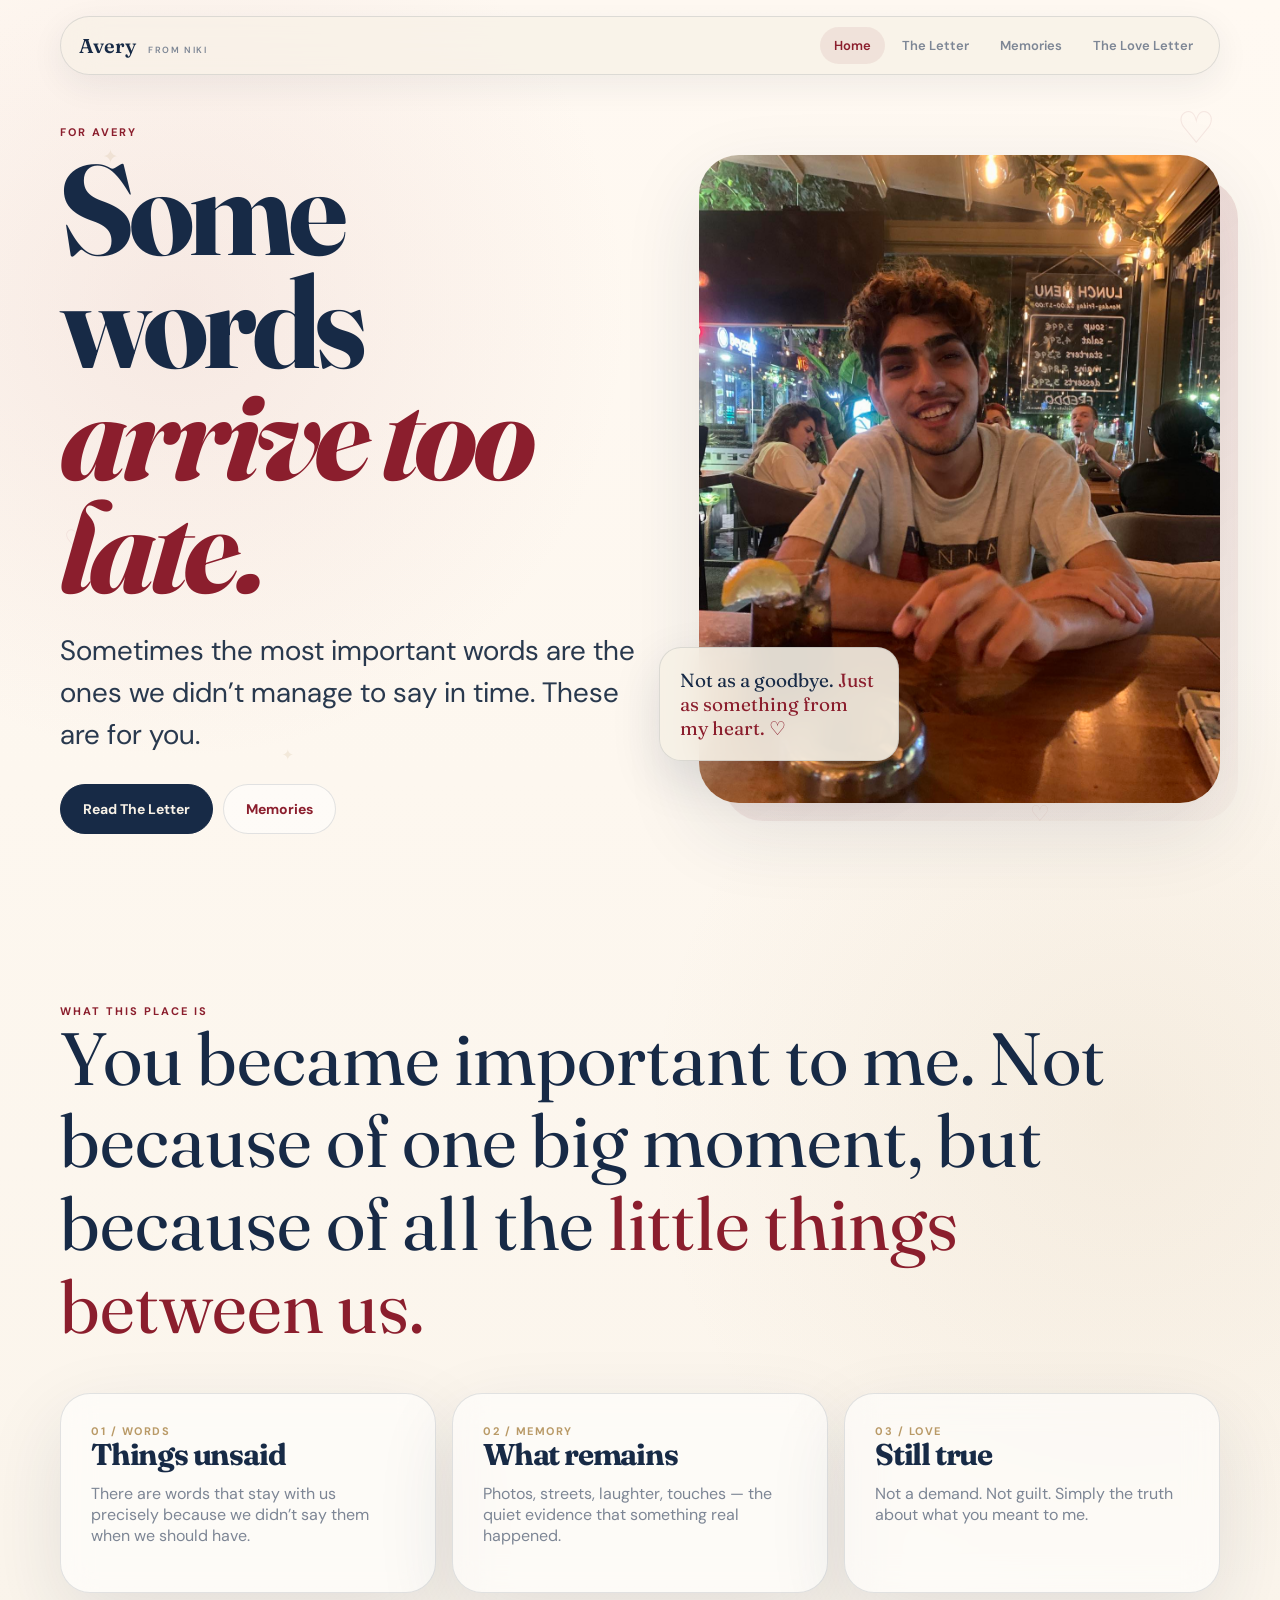
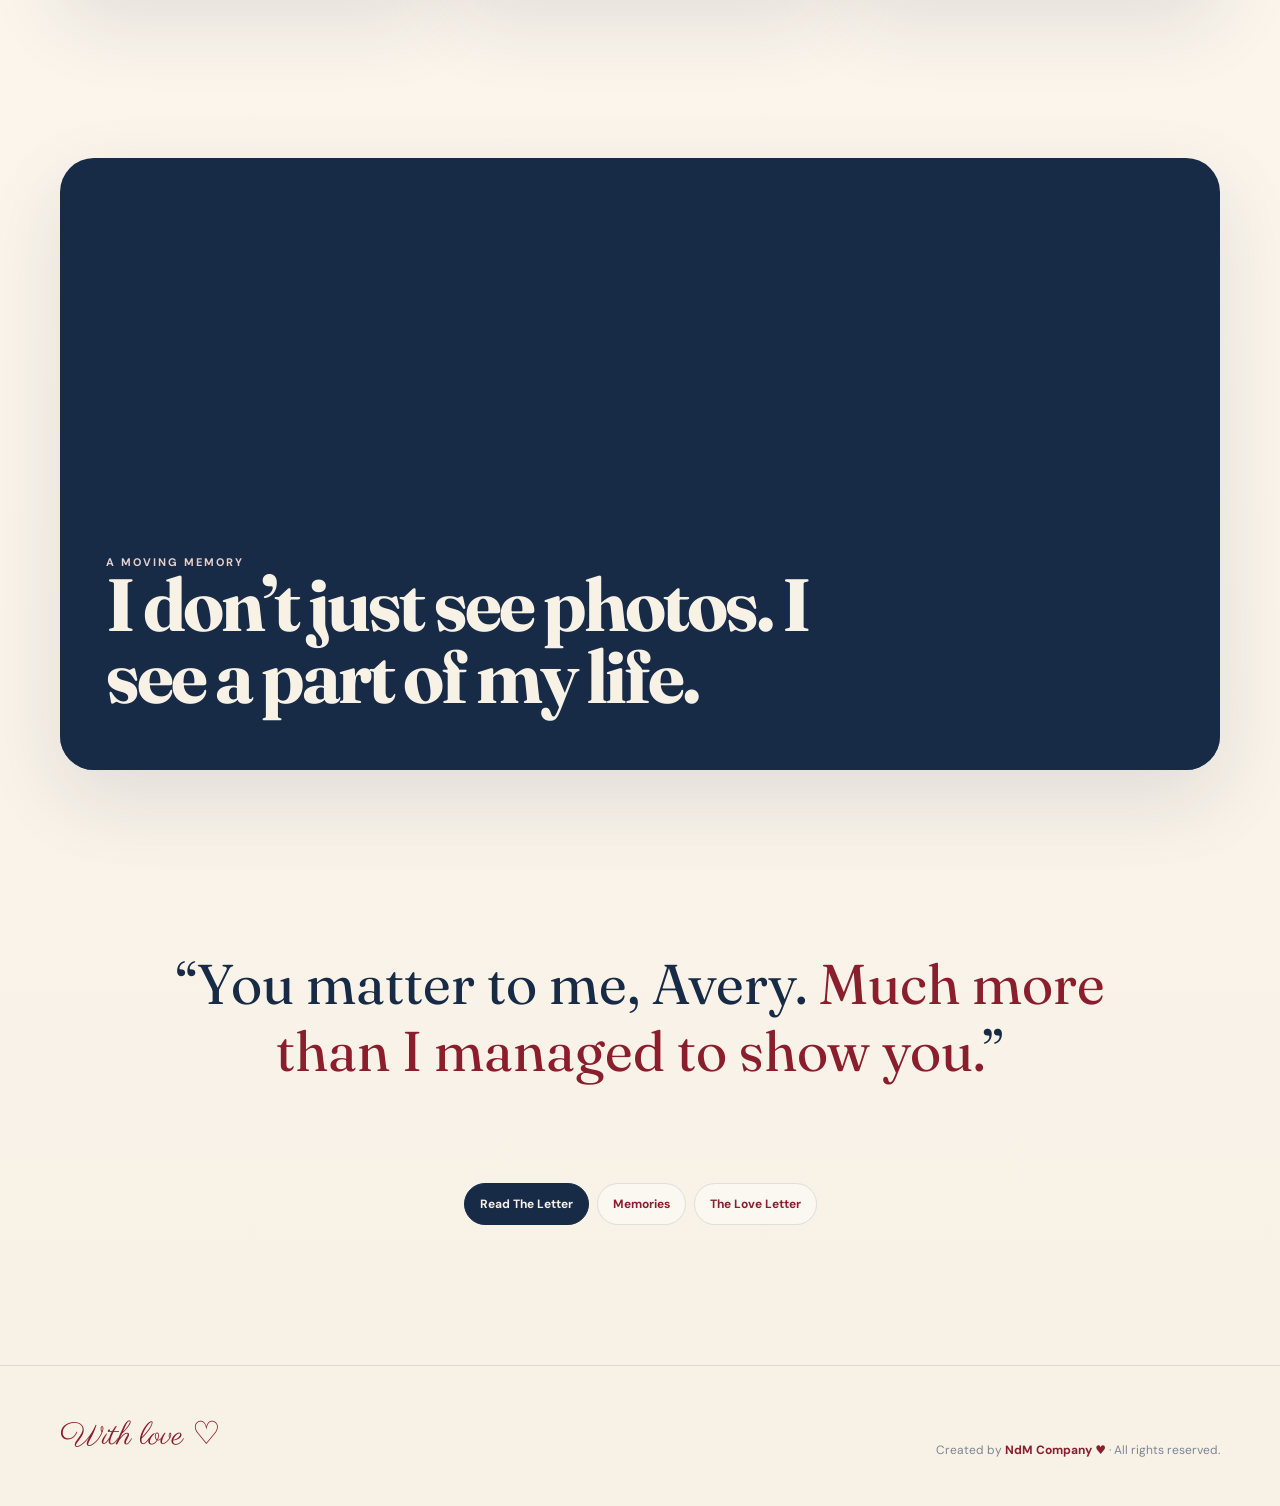
==== index.html @ e31b93ab "Add files via upload" ====
<!doctype html><html lang="bg"><head><meta charset="utf-8"><meta name="viewport" content="width=device-width,initial-scale=1"><title>За Ейвъри от Ники</title><meta name="description" content="Личен сайт за любов, загуба, спомени и грижа."><link rel="stylesheet" href="assets/style.css">
<meta property="og:title" content="За Ейвъри от Ники">
<meta property="og:description" content="A personal message for Avery — from Niki.">
<meta property="og:type" content="website">
<meta name="twitter:card" content="summary_large_image">
<meta name="twitter:title" content="За Ейвъри от Ники">
<meta name="twitter:description" content="A personal message for Avery — from Niki.">

</head><body>
<div class="progress"></div>
<div class="sky"><span class="star s1">✦</span><span class="star s2">✧</span><span class="star s3">✦</span><span class="heart h1">♡</span><span class="heart h2">♡</span><span class="heart h3">♡</span></div>
<header><div class="wrap navshell"><a class="brand" href="index.html">Avery <small>from Niki</small></a><nav class="navlinks"><a class="active" href="index.html">Home</a><a class="" href="letter.html">The Letter</a><a class="" href="memories.html">Memories</a><a class="" href="love-letter.html">The Love Letter</a></nav><button class="menu" aria-label="Меню">☰</button></div></header>
<main>
<section class="wrap hero">
  <div class="hero-copy reveal"><div class="kicker">For Avery</div>
  <h1><span>Some words</span><span class="soft">arrive too late.</span></h1>
  <p class="lead">Sometimes the most important words are the ones we didn’t manage to say in time. These are for you.</p>
  <div class="actions"><a class="btn primary" href="letter.html">Read The Letter</a><a class="btn ghost" href="memories.html">Memories</a></div>
  </div>
  <div class="hero-visual reveal"><img src="assets/img/birthday2.jpg" alt="A memory"><div class="note">Not as a goodbye. <em>Just as something from my heart. ♡</em></div></div>
</section>
<section class="manifesto"><div class="wrap">
  <div class="kicker reveal">What this place is</div>
  <p class="manifesto-text reveal">You became important to me. Not because of one big moment, but because of all the <em>little things between us.</em></p>
  <div class="three">
    <div class="card reveal"><div class="num">01 / WORDS</div><h3>Things unsaid</h3><p>There are words that stay with us precisely because we didn’t say them when we should have.</p></div>
    <div class="card reveal"><div class="num">02 / MEMORY</div><h3>What remains</h3><p>Photos, streets, laughter, touches — the quiet evidence that something real happened.</p></div>
    <div class="card reveal"><div class="num">03 / LOVE</div><h3>Still true</h3><p>Not a demand. Not guilt. Simply the truth about what you meant to me.</p></div>
  </div>
</div></section>
<section class="video-section"><div class="wrap"><div class="video-wrap reveal">
  <video autoplay muted loop playsinline src="assets/video/0824-2.mp4"></video>
  <div class="video-copy"><div class="kicker" style="color:var(--rose-soft)">A moving memory</div><h2>I don’t just see photos. I see a part of my life.</h2><p></p></div>
</div></div></section>
<section class="quote"><div class="wrap">
<p class="reveal">“You matter to me, Avery. <em>Much more than I managed to show you.</em>”</p>
<div class="actions reveal bottom-nav-actions">
<a class="btn primary" href="letter.html">Read The Letter</a>
<a class="btn ghost" href="memories.html">Memories</a>
<a class="btn ghost love-btn" href="love-letter.html">The Love Letter</a>
</div>
</div></section>
</main>
<div class="lightbox"><button>×</button><img alt="Уголемен спомен"></div>
<footer><div class="wrap foot"><div class="foot-sign">With love ♡</div><div class="foot-copy">Created by <span style="color:#8B1E2D;font-weight:700;">NdM Company ♥</span> · All rights reserved.</div></div></footer><script src="assets/app.js"></script>
</body></html>
---- assets/style.css ----
@import url('https://fonts.googleapis.com/css2?family=DM+Sans:wght@400;500;600;700&family=Fraunces:opsz,wght@9..144,500;9..144,600&family=Parisienne&display=swap');

:root{
  --cream:#F7F1E6;
  --cream2:#FFF9F2;
  --navy:#172A46;
  --wine:#8B1E2D;
  --rose:#D7AAA9;
  --rose-soft:#E8D0C8;
  --gold:#B99A67;
  --ink:#29394E;
  --muted:#7D8695;
  --line:rgba(23,42,70,.12);
  --glass:rgba(255,255,255,.56);
  --shadow:0 28px 80px rgba(23,42,70,.11);
}
*{box-sizing:border-box}
html{scroll-behavior:smooth}
body{
  margin:0;min-height:100vh;color:var(--ink);
  font-family:"DM Sans",system-ui,sans-serif;
  background:
   radial-gradient(circle at 14% 10%,rgba(215,170,169,.20),transparent 28rem),
   radial-gradient(circle at 88% 36%,rgba(185,154,103,.11),transparent 30rem),
   linear-gradient(180deg,var(--cream2),var(--cream));
  overflow-x:hidden;
}
body:before{
  content:"";position:fixed;inset:0;pointer-events:none;z-index:9998;opacity:.028;
  background-image:radial-gradient(var(--navy) .55px,transparent .55px);background-size:6px 6px
}
img,video{display:block;max-width:100%}
a{color:inherit}
.wrap{width:min(1160px,calc(100% - 34px));margin:auto}
.kicker{font-size:11px;letter-spacing:.18em;text-transform:uppercase;font-weight:700;color:var(--wine)}
h1,h2,h3{font-family:"Fraunces",serif;color:var(--navy);letter-spacing:-.04em}
h1{font-size:clamp(60px,10vw,128px);line-height:.88;margin:14px 0 26px}
h2{font-size:clamp(40px,6vw,74px);line-height:.98;margin:0 0 18px}
h3{font-size:30px;line-height:1.1;margin:0 0 12px}
p{margin:0 0 16px}
.muted{color:var(--muted)}
.lead{font-size:clamp(19px,2.3vw,28px);line-height:1.5;max-width:760px}
.btn{display:inline-flex;align-items:center;justify-content:center;gap:8px;min-height:50px;padding:0 22px;border-radius:999px;text-decoration:none;font-size:14px;font-weight:700;border:1px solid var(--line);transition:.25s ease}
.btn.primary{background:var(--navy);color:var(--cream);border-color:var(--navy)}
.btn.ghost{background:rgba(255,255,255,.48);color:var(--wine)}
.btn:hover{transform:translateY(-2px);box-shadow:0 14px 32px rgba(23,42,70,.11)}
.actions{display:flex;gap:10px;flex-wrap:wrap;margin-top:28px}
.card{background:var(--glass);border:1px solid var(--line);border-radius:30px;backdrop-filter:blur(16px);box-shadow:var(--shadow)}
.reveal{opacity:0;transform:translateY(22px);transition:.85s cubic-bezier(.2,.8,.2,1)}
.reveal.show{opacity:1;transform:none}

/* atmospheric background */
.sky{position:fixed;inset:0;pointer-events:none;z-index:-2;overflow:hidden}
.star{position:absolute;color:var(--gold);opacity:.15;animation:twinkle 3.8s ease-in-out infinite}
.star.s1{left:8%;top:16%;font-size:19px}.star.s2{right:11%;top:28%;font-size:12px;animation-delay:-1.4s}.star.s3{left:22%;bottom:15%;font-size:15px;animation-delay:-2.5s}
.heart{position:absolute;color:var(--wine);opacity:.08;animation:float 10s ease-in-out infinite}
.heart.h1{right:5%;top:11%;font-size:44px}.heart.h2{left:5%;top:58%;font-size:28px;animation-delay:-4s}.heart.h3{right:18%;bottom:8%;font-size:22px;animation-delay:-7s}
@keyframes twinkle{0%,100%{opacity:.08;transform:scale(.9)}45%{opacity:.42;transform:scale(1.18);text-shadow:0 0 10px rgba(185,154,103,.5)}}
@keyframes float{0%,100%{transform:translateY(0) rotate(-3deg)}50%{transform:translateY(-24px) rotate(4deg)}}

/* top progress */
.progress{position:fixed;left:0;top:0;height:2px;width:0;z-index:100;background:linear-gradient(90deg,var(--wine),var(--gold))}

/* nav */
header{position:fixed;top:0;left:0;right:0;z-index:90;padding:16px 0}
.navshell{display:flex;align-items:center;gap:14px;padding:10px 12px 10px 18px;border:1px solid var(--line);border-radius:999px;background:rgba(247,241,230,.76);backdrop-filter:blur(18px);box-shadow:0 10px 34px rgba(23,42,70,.07)}
.brand{font-family:"Fraunces";font-weight:600;text-decoration:none;color:var(--navy);font-size:20px}
.brand small{font-family:"DM Sans";font-size:9px;letter-spacing:.18em;text-transform:uppercase;color:var(--muted);margin-left:8px}
.navlinks{display:flex;gap:3px;margin-left:auto}
.navlinks a{text-decoration:none;padding:10px 14px;border-radius:999px;font-size:13px;color:var(--muted);font-weight:600}
.navlinks a:hover,.navlinks a.active{background:rgba(139,30,45,.075);color:var(--wine)}
.menu{display:none;margin-left:auto;width:42px;height:42px;border-radius:50%;border:1px solid var(--line);background:var(--cream2);color:var(--navy);font-size:18px}

/* home */
.hero{min-height:100svh;display:grid;grid-template-columns:1.06fr .94fr;gap:52px;align-items:center;padding:125px 0 70px}
.hero-copy{position:relative;z-index:2}
.hero h1 span{display:block}
.hero h1 .soft{color:var(--wine);font-style:italic}
.hero-visual{position:relative}
.hero-visual img{width:100%;height:72vh;min-height:540px;object-fit:cover;border-radius:40px;box-shadow:var(--shadow)}
.hero-visual:before{content:"";position:absolute;inset:24px -18px -18px 24px;border-radius:40px;background:linear-gradient(145deg,rgba(139,30,45,.18),rgba(215,170,169,.06));z-index:-1}
.note{position:absolute;left:-40px;bottom:42px;width:240px;padding:20px;border-radius:22px;background:rgba(247,241,230,.90);border:1px solid var(--line);backdrop-filter:blur(15px);box-shadow:0 18px 50px rgba(23,42,70,.12);font-family:"Fraunces";font-size:19px;color:var(--navy)}
.note em{color:var(--wine);font-style:normal}
.manifesto{padding:100px 0}
.manifesto-text{font-family:"Fraunces";font-size:clamp(34px,6vw,74px);line-height:1.12;color:var(--navy);max-width:1080px}
.manifesto-text em{color:var(--wine);font-style:normal}
.three{display:grid;grid-template-columns:repeat(3,1fr);gap:16px;margin-top:44px}
.three .card{padding:30px}.num{font-size:11px;letter-spacing:.14em;color:var(--gold);font-weight:700}
.three p{color:var(--muted)}
.video-section{padding:65px 0 110px}
.video-wrap{position:relative;overflow:hidden;border-radius:34px;box-shadow:var(--shadow);background:var(--navy)}
.video-wrap video{width:100%;height:68vh;min-height:520px;object-fit:cover;opacity:.88}
.video-copy{position:absolute;inset:auto 0 0 0;padding:70px 46px 38px;background:linear-gradient(transparent,rgba(23,42,70,.82));color:var(--cream)}
.video-copy h2{color:var(--cream);max-width:760px}.video-copy p{max-width:640px;color:rgba(247,241,230,.82)}
.quote{padding:70px 0 110px;text-align:center}
.quote p{font-family:"Fraunces";font-size:clamp(30px,4.8vw,56px);line-height:1.2;color:var(--navy);max-width:980px;margin:auto}
.quote p em{color:var(--wine);font-style:normal}

/* letter */
.pagehero{padding:150px 0 60px;min-height:58vh;display:flex;align-items:end}
.letter-layout{display:grid;grid-template-columns:.65fr 1.35fr;gap:34px;padding:30px 0 120px}
.letter-aside{position:sticky;top:120px;height:max-content;padding:25px}
.letter-aside p{font-size:14px;color:var(--muted)}
.letter-paper{padding:clamp(30px,6vw,72px);background:rgba(255,255,255,.60)}
.letter-paper .date{font-size:12px;letter-spacing:.10em;color:var(--gold);text-transform:uppercase;text-align:right;margin-bottom:34px}
.letter-paper h2{font-size:52px}
.letter-paper p{font-family:"Fraunces";font-size:21px;line-height:1.75;color:var(--ink)}
.letter-paper .em{color:var(--wine);font-weight:600}
.letter-paper .closing{font-family:"Parisienne";font-size:46px;color:var(--navy);text-align:right;margin-top:42px}

/* memories */
.memory-intro{padding:150px 0 55px}
.memory-grid{display:grid;grid-template-columns:repeat(12,1fr);gap:18px;padding-bottom:120px}
.memory{position:relative;overflow:hidden;border-radius:30px;min-height:380px;cursor:zoom-in}
.memory img{width:100%;height:100%;object-fit:cover;transition:transform .9s cubic-bezier(.2,.8,.2,1)}
.memory:hover img{transform:scale(1.04)}
.memory .cap{position:absolute;left:18px;right:18px;bottom:18px;padding:17px 18px;border-radius:20px;background:rgba(247,241,230,.84);border:1px solid rgba(255,255,255,.55);backdrop-filter:blur(14px);color:var(--navy)}
.memory .cap small{display:block;color:var(--wine);font-weight:700;margin-bottom:5px}
.m1{grid-column:span 7}.m2{grid-column:span 5}.m3,.m4{grid-column:span 6}.m5{grid-column:3/span 8}

/* love letter */
.lovehero{padding:150px 0 65px}
.love-stage{padding:20px 0 120px}
.love-paper{position:relative;max-width:900px;margin:auto;padding:clamp(34px,7vw,90px);border-radius:34px;background:linear-gradient(180deg,rgba(255,249,242,.92),rgba(247,241,230,.94));border:1px solid rgba(139,30,45,.13);box-shadow:0 32px 90px rgba(139,30,45,.10)}
.love-paper:before,.love-paper:after{content:"♡";position:absolute;color:var(--wine);opacity:.08;font-size:86px}
.love-paper:before{left:24px;top:18px}.love-paper:after{right:24px;bottom:8px}
.love-paper h2{font-family:"Parisienne";font-size:62px;color:var(--wine)}
.love-paper p{font-family:"Fraunces";font-size:21px;line-height:1.75;color:var(--ink)}
.love-paper .strong{color:var(--wine);font-weight:600}
.love-paper .sig{font-family:"Parisienne";font-size:52px;text-align:right;color:var(--navy);margin-top:30px}
.love-paper .ps{margin-top:30px;padding-top:26px;border-top:1px solid var(--line);font-size:17px;color:var(--muted)}
.love-paper .date{margin-top:22px;text-align:right;color:var(--gold);font-size:12px;letter-spacing:.12em}

/* modal */
.lightbox{position:fixed;inset:0;z-index:200;background:rgba(10,15,24,.92);display:none;align-items:center;justify-content:center;padding:26px}
.lightbox.open{display:flex}.lightbox img{max-width:92vw;max-height:90vh;border-radius:20px;box-shadow:0 30px 90px rgba(0,0,0,.5)}
.lightbox button{position:absolute;right:22px;top:22px;width:48px;height:48px;border-radius:50%;border:1px solid rgba(255,255,255,.15);background:rgba(255,255,255,.08);color:white;font-size:28px;cursor:pointer}

/* footer */
footer{padding:48px 0;border-top:1px solid var(--line);margin-top:30px}
.foot{display:flex;justify-content:space-between;align-items:end;gap:24px}
.foot-sign{font-family:"Parisienne";font-size:32px;color:var(--wine)}
.foot-copy{color:var(--muted);font-size:12px}

@media(max-width:900px){
  .navshell{border-radius:22px}.navlinks{display:none;position:absolute;left:17px;right:17px;top:72px;padding:12px;background:rgba(247,241,230,.97);border:1px solid var(--line);border-radius:22px;box-shadow:var(--shadow);flex-direction:column}.navlinks.open{display:flex}.menu{display:block}
  .hero{grid-template-columns:1fr;padding-top:120px}.hero-visual img{height:58vh;min-height:450px}.note{left:14px}
  .three{grid-template-columns:1fr}.letter-layout{grid-template-columns:1fr}.letter-aside{position:static}
  .memory-grid{grid-template-columns:1fr}.m1,.m2,.m3,.m4,.m5{grid-column:auto}.memory{min-height:500px}
}
@media(max-width:600px){
  .wrap{width:min(100% - 22px,1160px)}header{padding:10px 0}.brand small{display:none}h1{font-size:60px}
  .hero{gap:28px}.hero-visual img{min-height:430px}.note{width:210px;font-size:16px}
  .video-wrap video{height:62vh;min-height:500px}.video-copy{padding:80px 24px 24px}
  .letter-paper p,.love-paper p{font-size:18px}.letter-paper h2{font-size:42px}.love-paper h2{font-size:50px}
  .foot{display:block}.foot-copy{margin-top:10px}
}
@media(prefers-reduced-motion:reduce){*{animation:none!important;transition:none!important}.reveal{opacity:1;transform:none}}


/* Bottom navigation after the final Avery message */
.bottom-nav-actions{
  justify-content:center;
  margin-top:99px;
  gap:8px;
  flex-wrap:nowrap;
}
.bottom-nav-actions .btn{
  min-height:42px;
  padding:0 15px;
  font-size:12px;
  white-space:nowrap;
}
.bottom-nav-actions .love-btn{
  color:var(--wine);
}
@media(max-width:520px){
  .bottom-nav-actions{
    gap:5px;
    margin-top:99px;
  }
  .bottom-nav-actions .btn{
    min-height:39px;
    padding:0 9px;
    font-size:10.5px;
  }
}


.memories-bottom-actions{
  margin-top:99px;
  margin-bottom:70px;
}


.letter-bottom-actions,
.love-letter-bottom-actions{
  margin-top:99px;
  margin-bottom:70px;
}
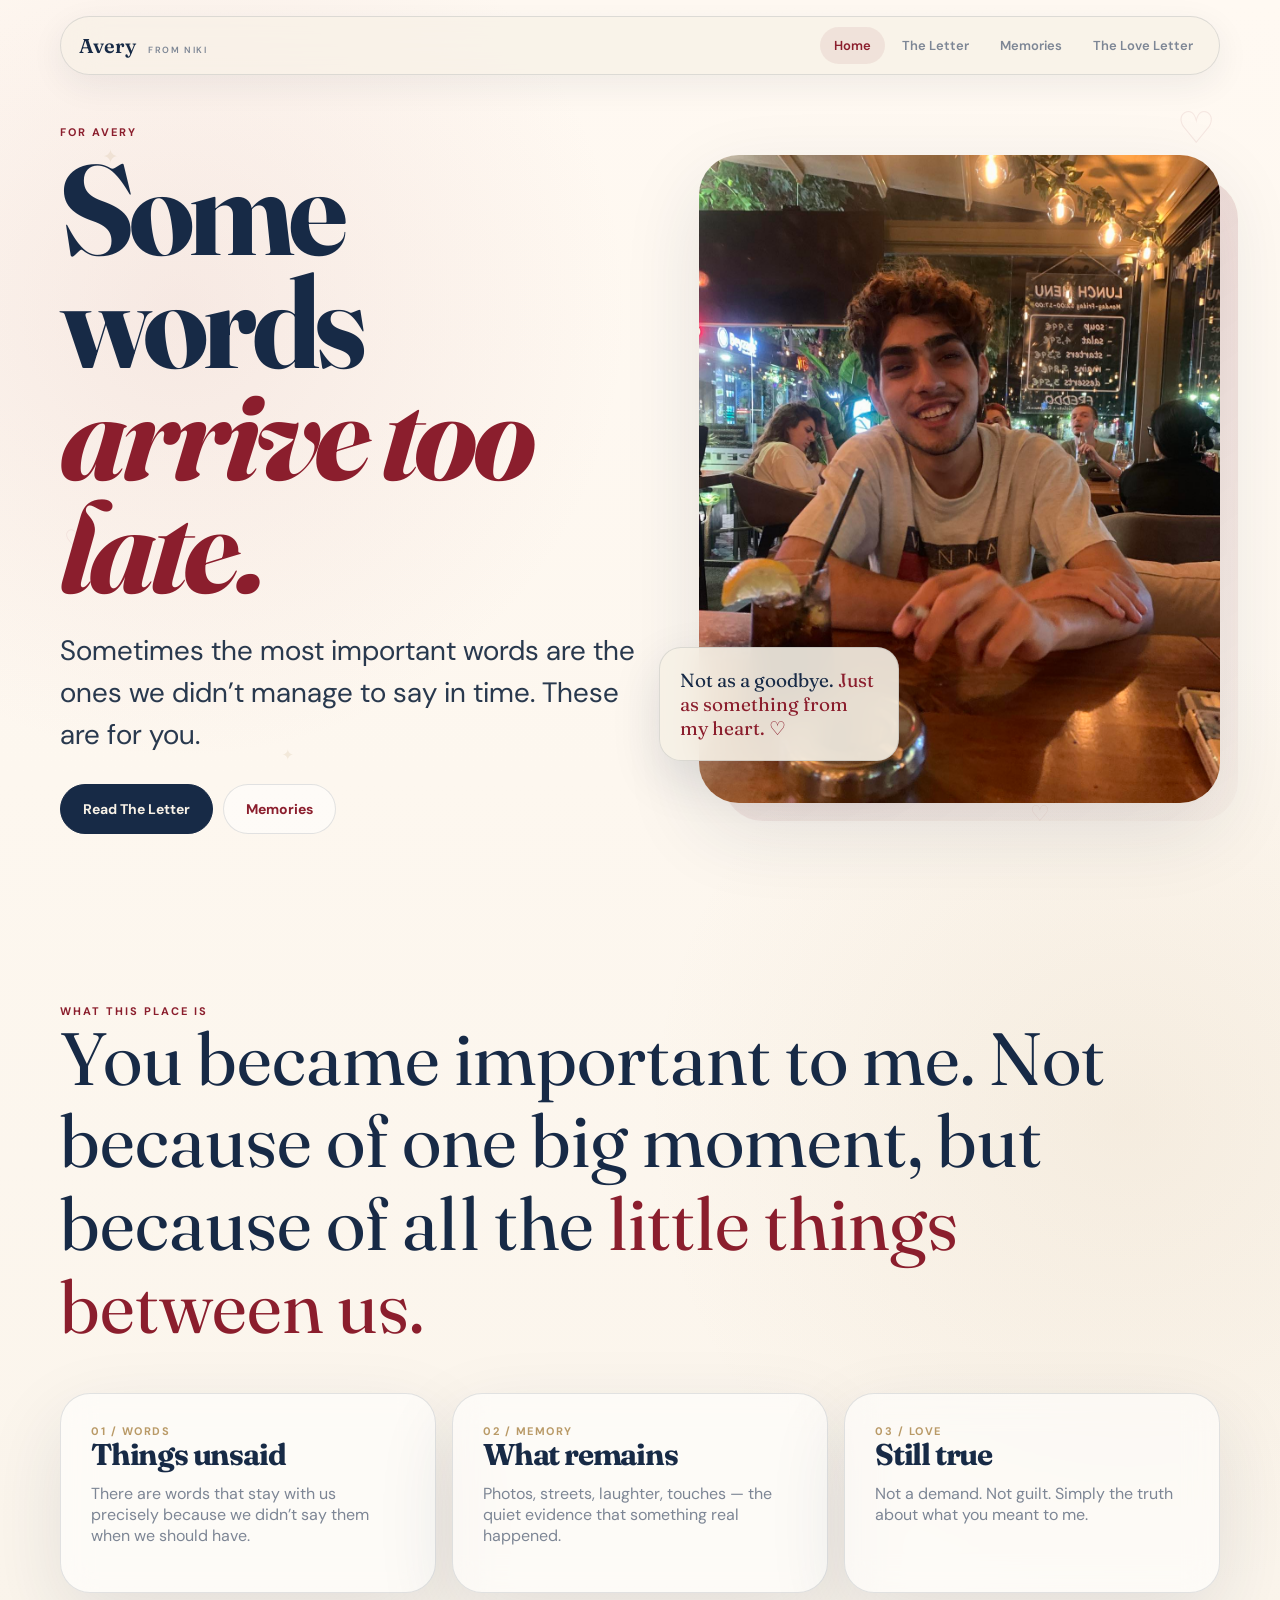
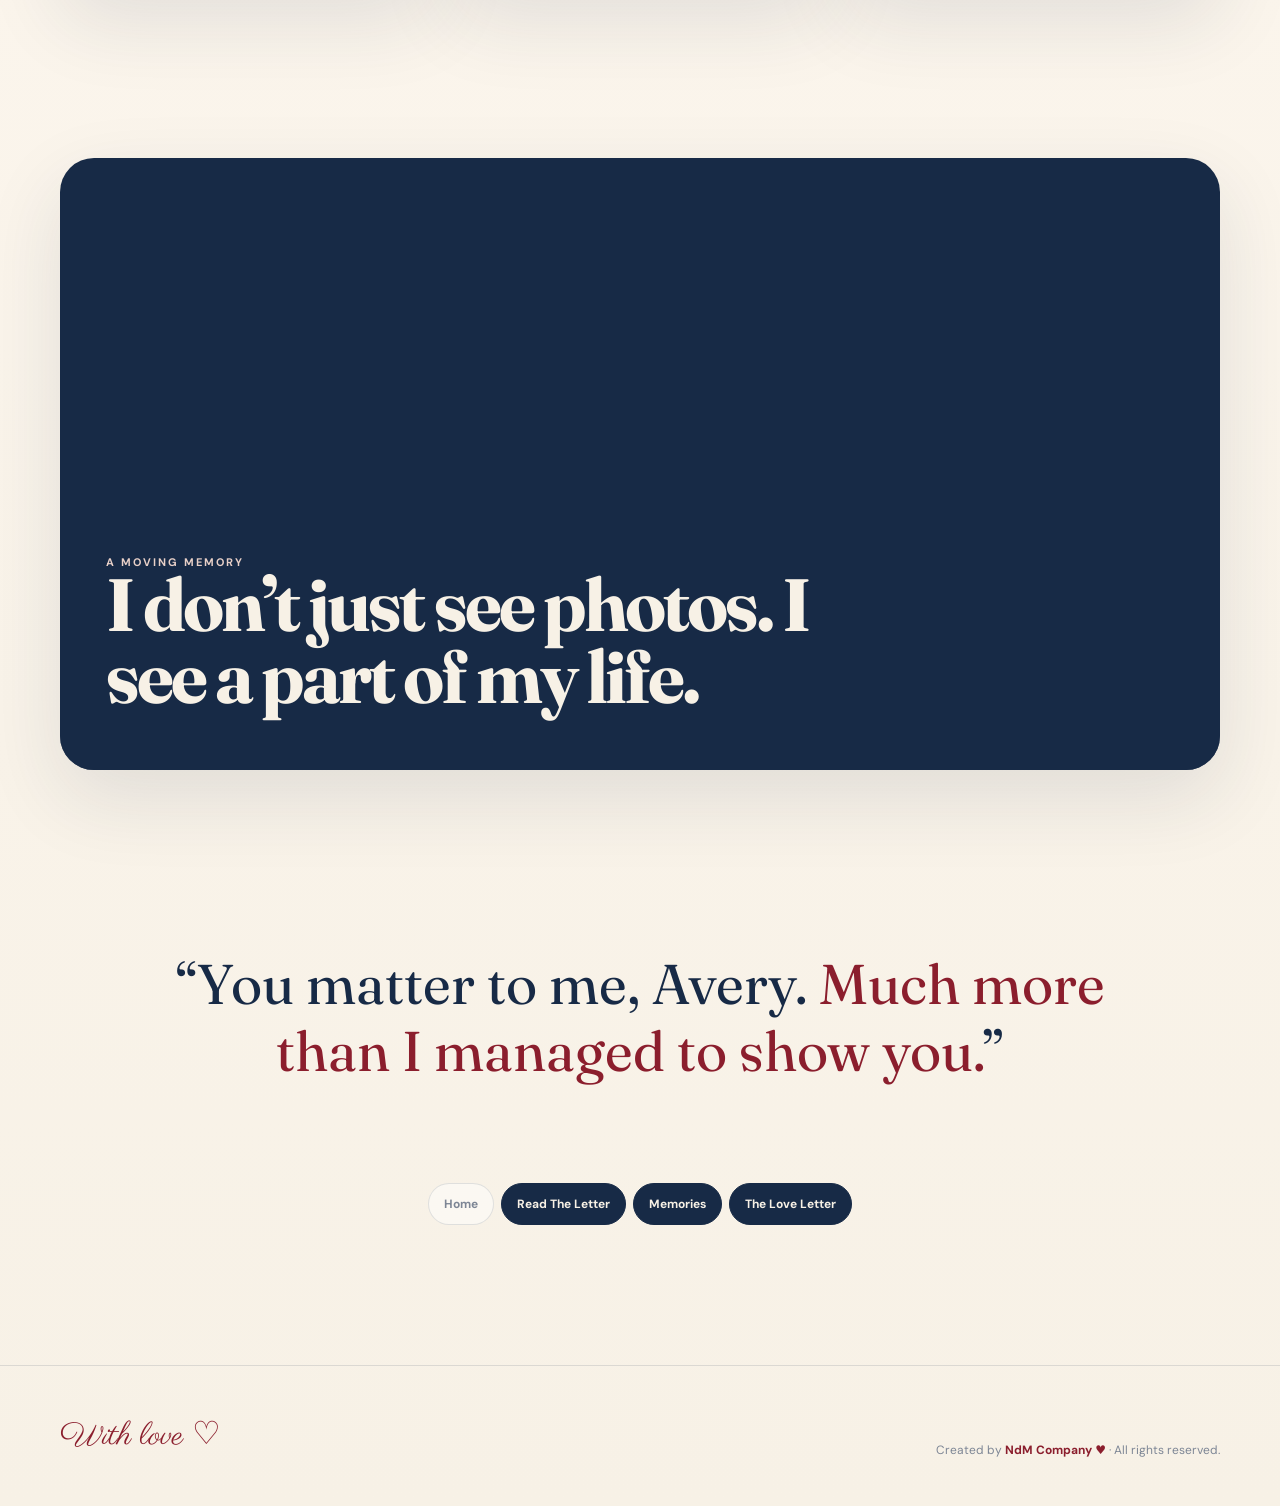
==== commit 887ba3c5: "Add files via upload" ====
--- a/index.html
+++ b/index.html
@@ -1,11 +1,12 @@
-<!doctype html><html lang="bg"><head><meta charset="utf-8"><meta name="viewport" content="width=device-width,initial-scale=1"><title>За Ейвъри от Ники</title><meta name="description" content="Личен сайт за любов, загуба, спомени и грижа."><link rel="stylesheet" href="assets/style.css">
-<meta property="og:title" content="За Ейвъри от Ники">
-<meta property="og:description" content="A personal message for Avery — from Niki.">
+<!doctype html><html lang="bg"><head><meta charset="utf-8"><meta name="viewport" content="width=device-width,initial-scale=1"><title>For Avery · Avery</title><link rel="stylesheet" href="assets/style.css">
 <meta property="og:type" content="website">
 <meta name="twitter:card" content="summary_large_image">
-<meta name="twitter:title" content="За Ейвъри от Ники">
-<meta name="twitter:description" content="A personal message for Avery — from Niki.">
 
+
+
+
+<meta property="og:title" content="For Avery - from Niki">
+<meta name="twitter:title" content="For Avery - from Niki">
 </head><body>
 <div class="progress"></div>
 <div class="sky"><span class="star s1">✦</span><span class="star s2">✧</span><span class="star s3">✦</span><span class="heart h1">♡</span><span class="heart h2">♡</span><span class="heart h3">♡</span></div>
@@ -35,9 +36,10 @@
 <section class="quote"><div class="wrap">
 <p class="reveal">“You matter to me, Avery. <em>Much more than I managed to show you.</em>”</p>
 <div class="actions reveal bottom-nav-actions">
+<a class="btn ghost" href="index.html" aria-current="page">Home</a>
 <a class="btn primary" href="letter.html">Read The Letter</a>
-<a class="btn ghost" href="memories.html">Memories</a>
-<a class="btn ghost love-btn" href="love-letter.html">The Love Letter</a>
+<a class="btn primary" href="memories.html">Memories</a>
+<a class="btn primary" href="love-letter.html">The Love Letter</a>
 </div>
 </div></section>
 </main>
--- a/assets/style.css
+++ b/assets/style.css
@@ -199,3 +199,26 @@
   margin-top:99px;
   margin-bottom:70px;
 }
+
+
+/* Current page light; other destinations dark */
+.bottom-nav-actions{
+  width:100%;
+  justify-content:center;
+  flex-wrap:nowrap;
+  gap:7px;
+}
+.bottom-nav-actions .btn[aria-current="page"]{
+  background:rgba(255,255,255,.48);
+  color:var(--muted);
+  border-color:var(--line);
+  box-shadow:none;
+}
+@media(max-width:600px){
+  .bottom-nav-actions{gap:4px}
+  .bottom-nav-actions .btn{
+    padding:0 7px;
+    font-size:9.5px;
+    min-height:38px;
+  }
+}
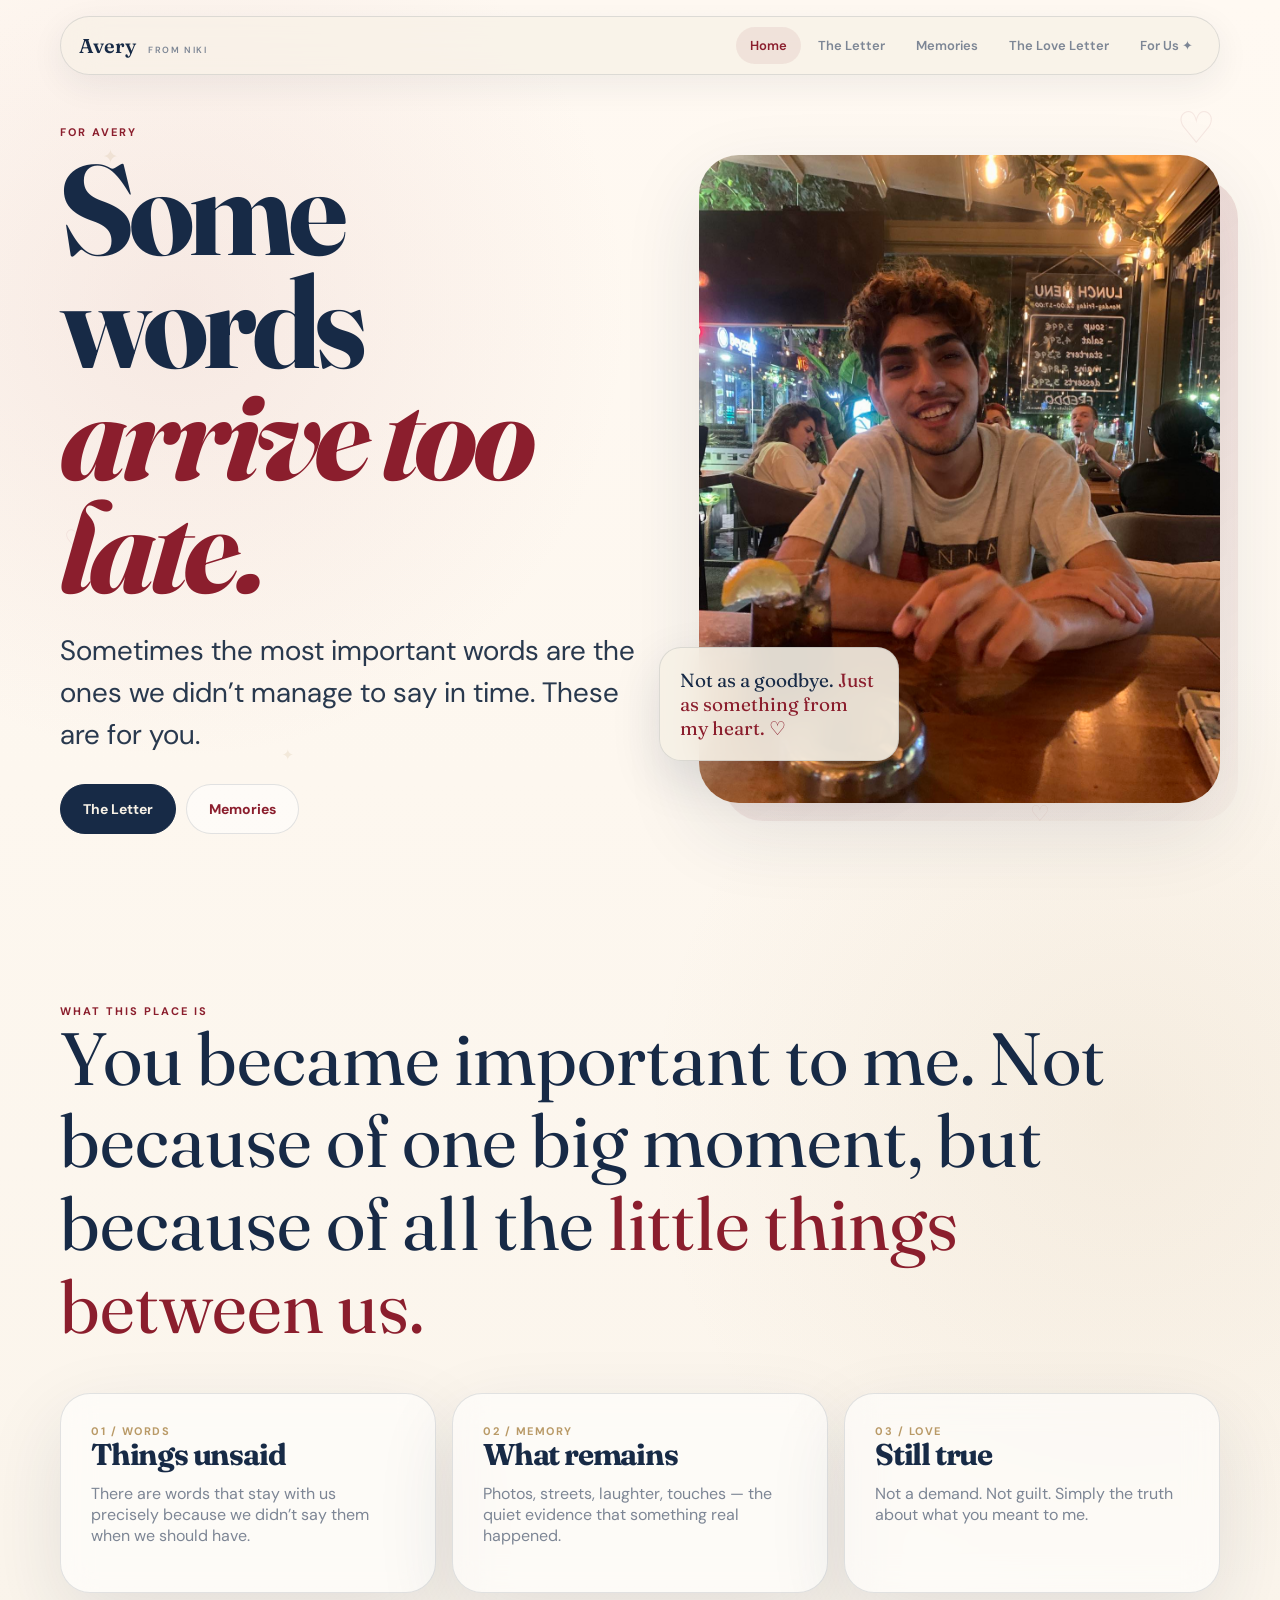
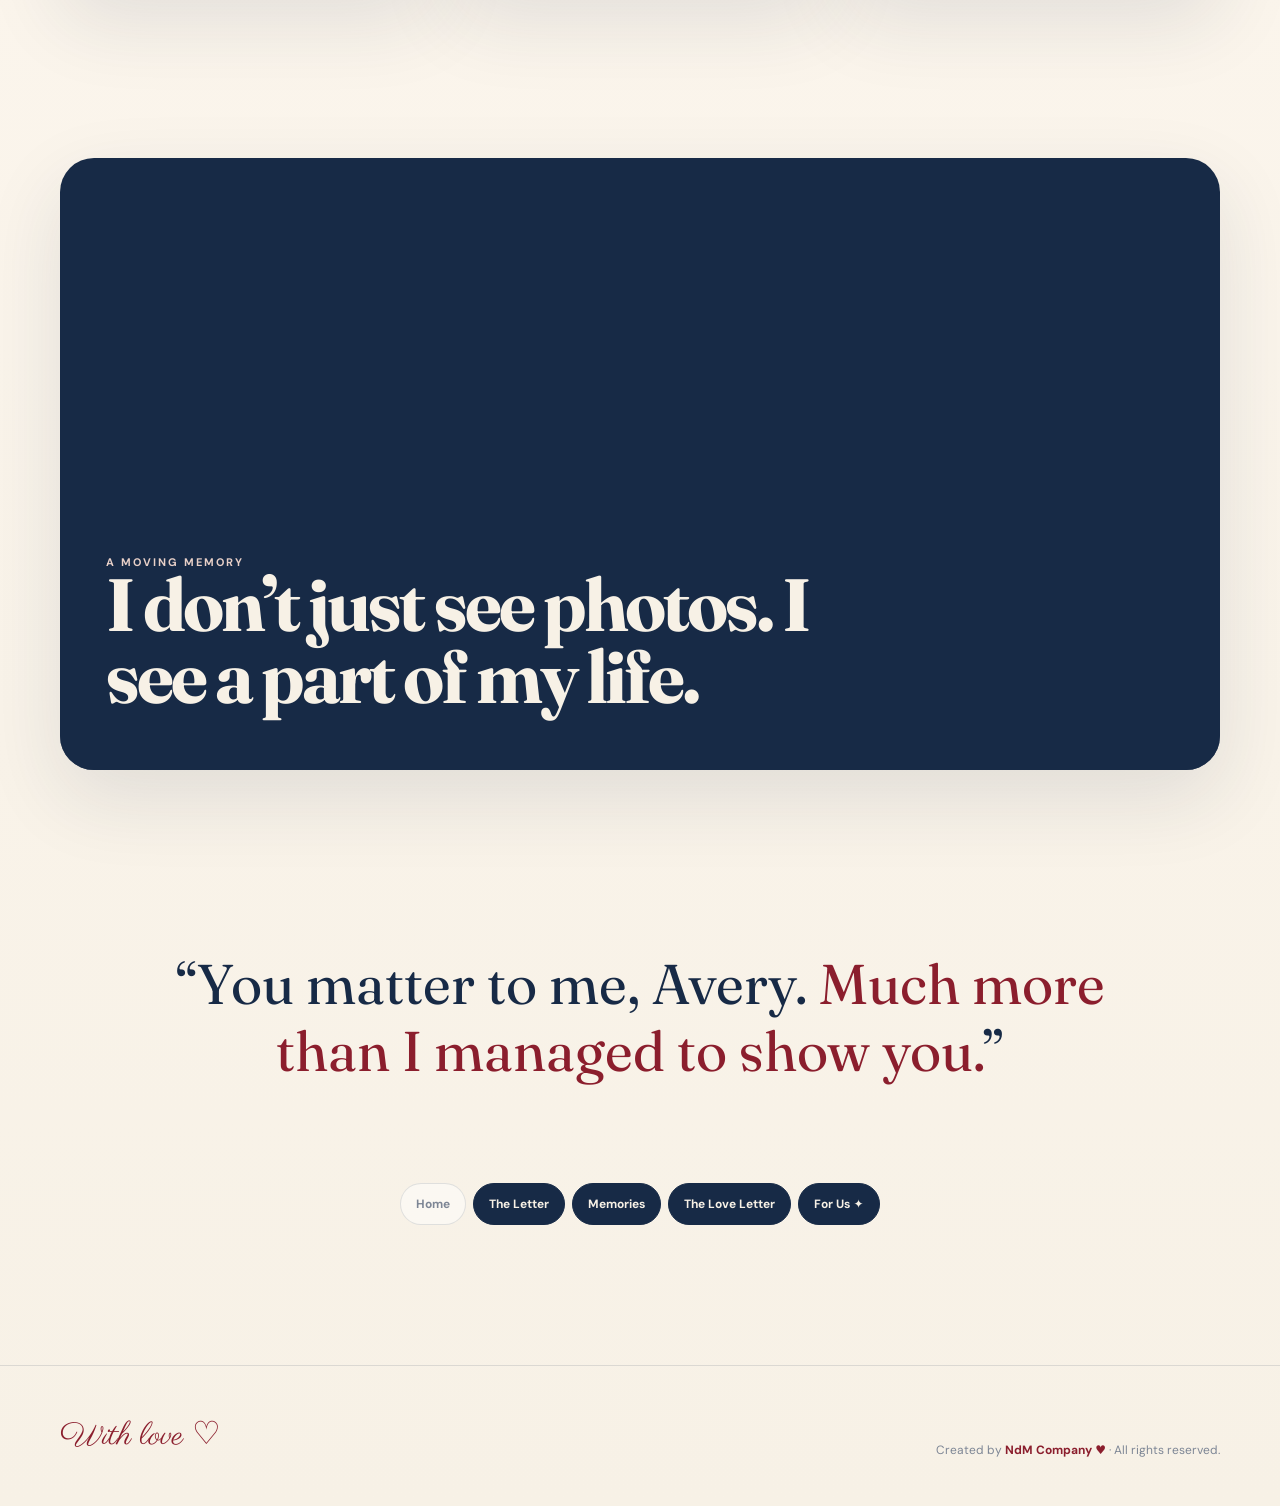
==== commit 5503dd82: "Add files via upload" ====
--- a/index.html
+++ b/index.html
@@ -10,13 +10,13 @@
 </head><body>
 <div class="progress"></div>
 <div class="sky"><span class="star s1">✦</span><span class="star s2">✧</span><span class="star s3">✦</span><span class="heart h1">♡</span><span class="heart h2">♡</span><span class="heart h3">♡</span></div>
-<header><div class="wrap navshell"><a class="brand" href="index.html">Avery <small>from Niki</small></a><nav class="navlinks"><a class="active" href="index.html">Home</a><a class="" href="letter.html">The Letter</a><a class="" href="memories.html">Memories</a><a class="" href="love-letter.html">The Love Letter</a></nav><button class="menu" aria-label="Меню">☰</button></div></header>
+<header><div class="wrap navshell"><a class="brand" href="index.html">Avery <small>from Niki</small></a><nav class="navlinks"><a class="active" href="index.html">Home</a><a class="" href="letter.html">The Letter</a><a class="" href="memories.html">Memories</a><a class="" href="love-letter.html">The Love Letter</a><a class="" href="for-us.html">For Us ✦</a></nav><button class="menu" aria-label="Меню">☰</button></div></header>
 <main>
 <section class="wrap hero">
   <div class="hero-copy reveal"><div class="kicker">For Avery</div>
   <h1><span>Some words</span><span class="soft">arrive too late.</span></h1>
   <p class="lead">Sometimes the most important words are the ones we didn’t manage to say in time. These are for you.</p>
-  <div class="actions"><a class="btn primary" href="letter.html">Read The Letter</a><a class="btn ghost" href="memories.html">Memories</a></div>
+  <div class="actions"><a class="btn primary" href="letter.html">The Letter</a><a class="btn ghost" href="memories.html">Memories</a></div>
   </div>
   <div class="hero-visual reveal"><img src="assets/img/birthday2.jpg" alt="A memory"><div class="note">Not as a goodbye. <em>Just as something from my heart. ♡</em></div></div>
 </section>
@@ -37,9 +37,10 @@
 <p class="reveal">“You matter to me, Avery. <em>Much more than I managed to show you.</em>”</p>
 <div class="actions reveal bottom-nav-actions">
 <a class="btn ghost" href="index.html" aria-current="page">Home</a>
-<a class="btn primary" href="letter.html">Read The Letter</a>
+<a class="btn primary" href="letter.html">The Letter</a>
 <a class="btn primary" href="memories.html">Memories</a>
 <a class="btn primary" href="love-letter.html">The Love Letter</a>
+<a class="btn primary" href="for-us.html">For Us ✦</a>
 </div>
 </div></section>
 </main>
--- a/assets/style.css
+++ b/assets/style.css
@@ -222,3 +222,31 @@
     min-height:38px;
   }
 }
+
+
+/* Move the four bottom navigation buttons 100px upward */
+.bottom-nav-actions{
+  transform:translateY(-100px);
+}
+
+
+/* The Letter: bottom navigation centered with exactly 100px space above and below */
+.letter-bottom-actions{
+  transform:none !important;
+  margin-top:100px !important;
+  margin-bottom:100px !important;
+  justify-content:center !important;
+  align-items:center;
+  width:100%;
+}
+
+
+/* The Love Letter: navigation 50px after the letter and 100px before the footer/last section */
+.love-letter-bottom-actions{
+  transform:none !important;
+  margin-top:50px !important;
+  margin-bottom:100px !important;
+  justify-content:center !important;
+  align-items:center;
+  width:100%;
+}
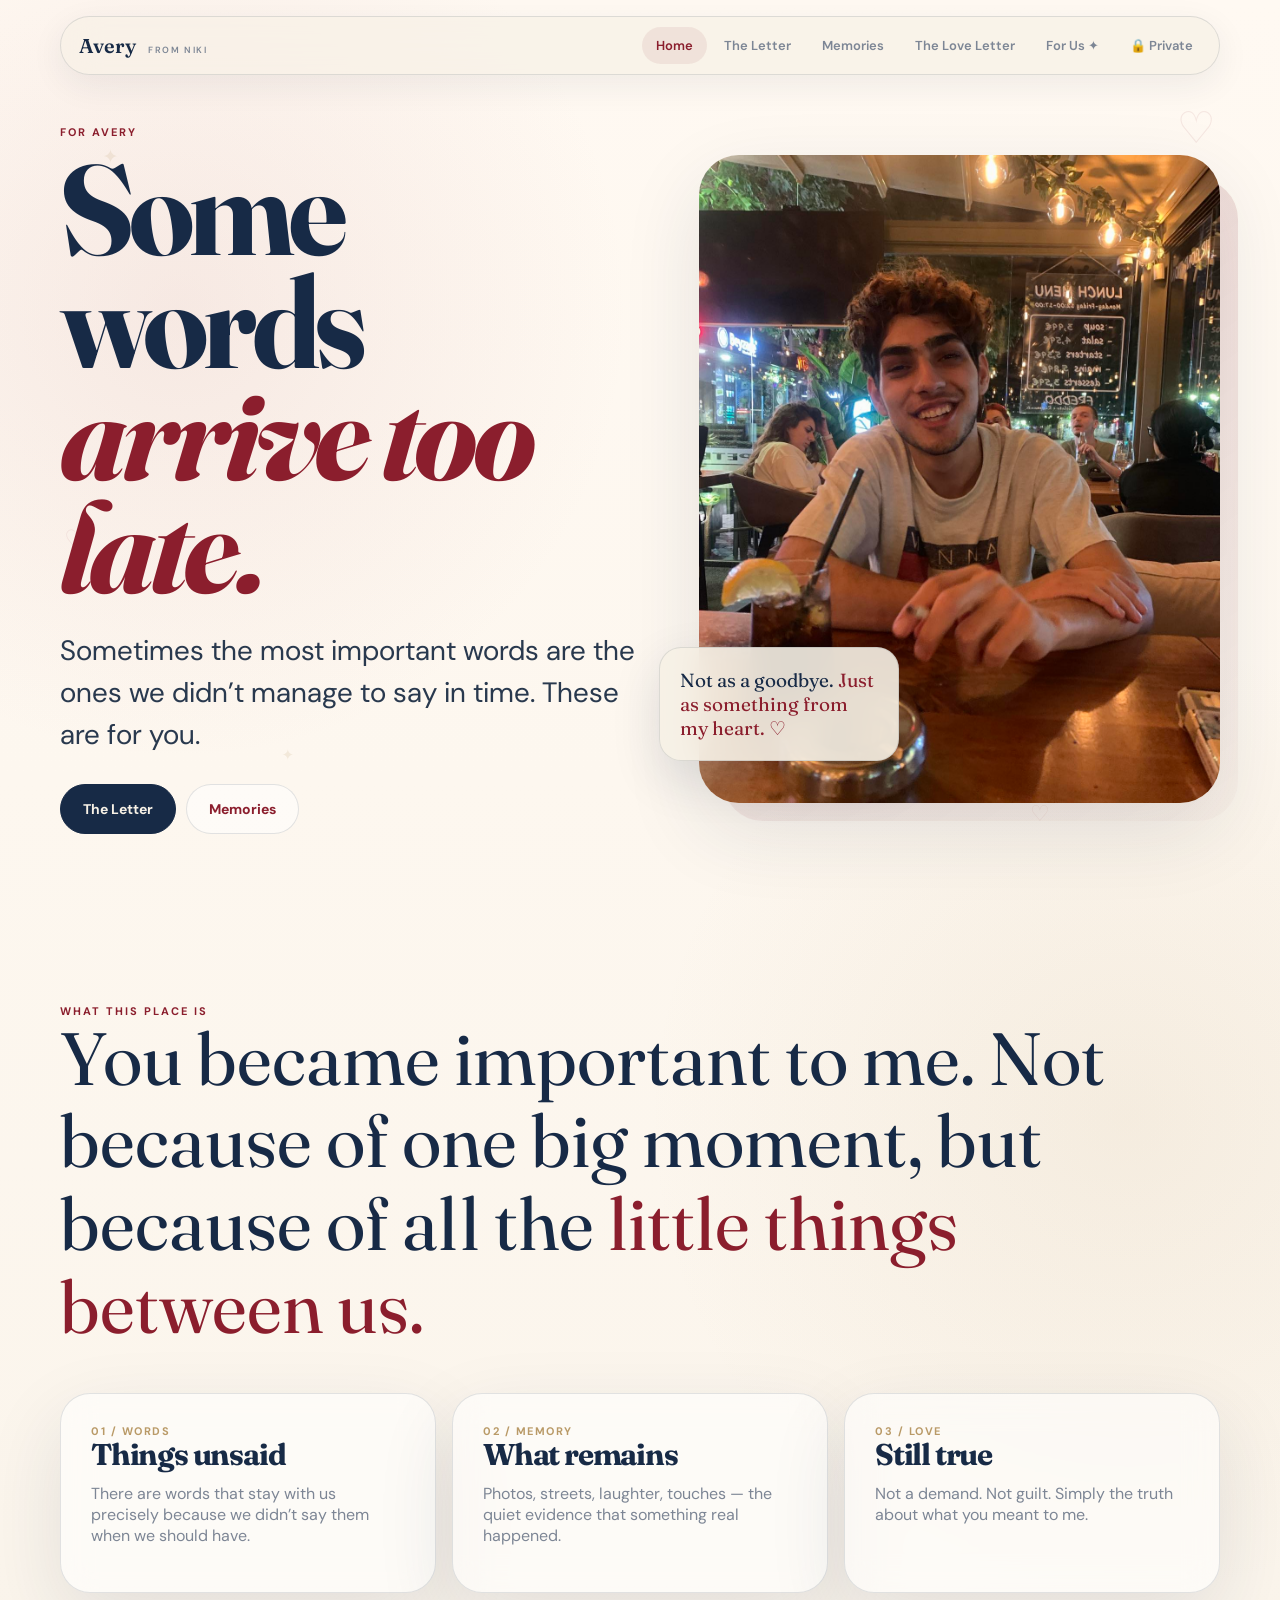
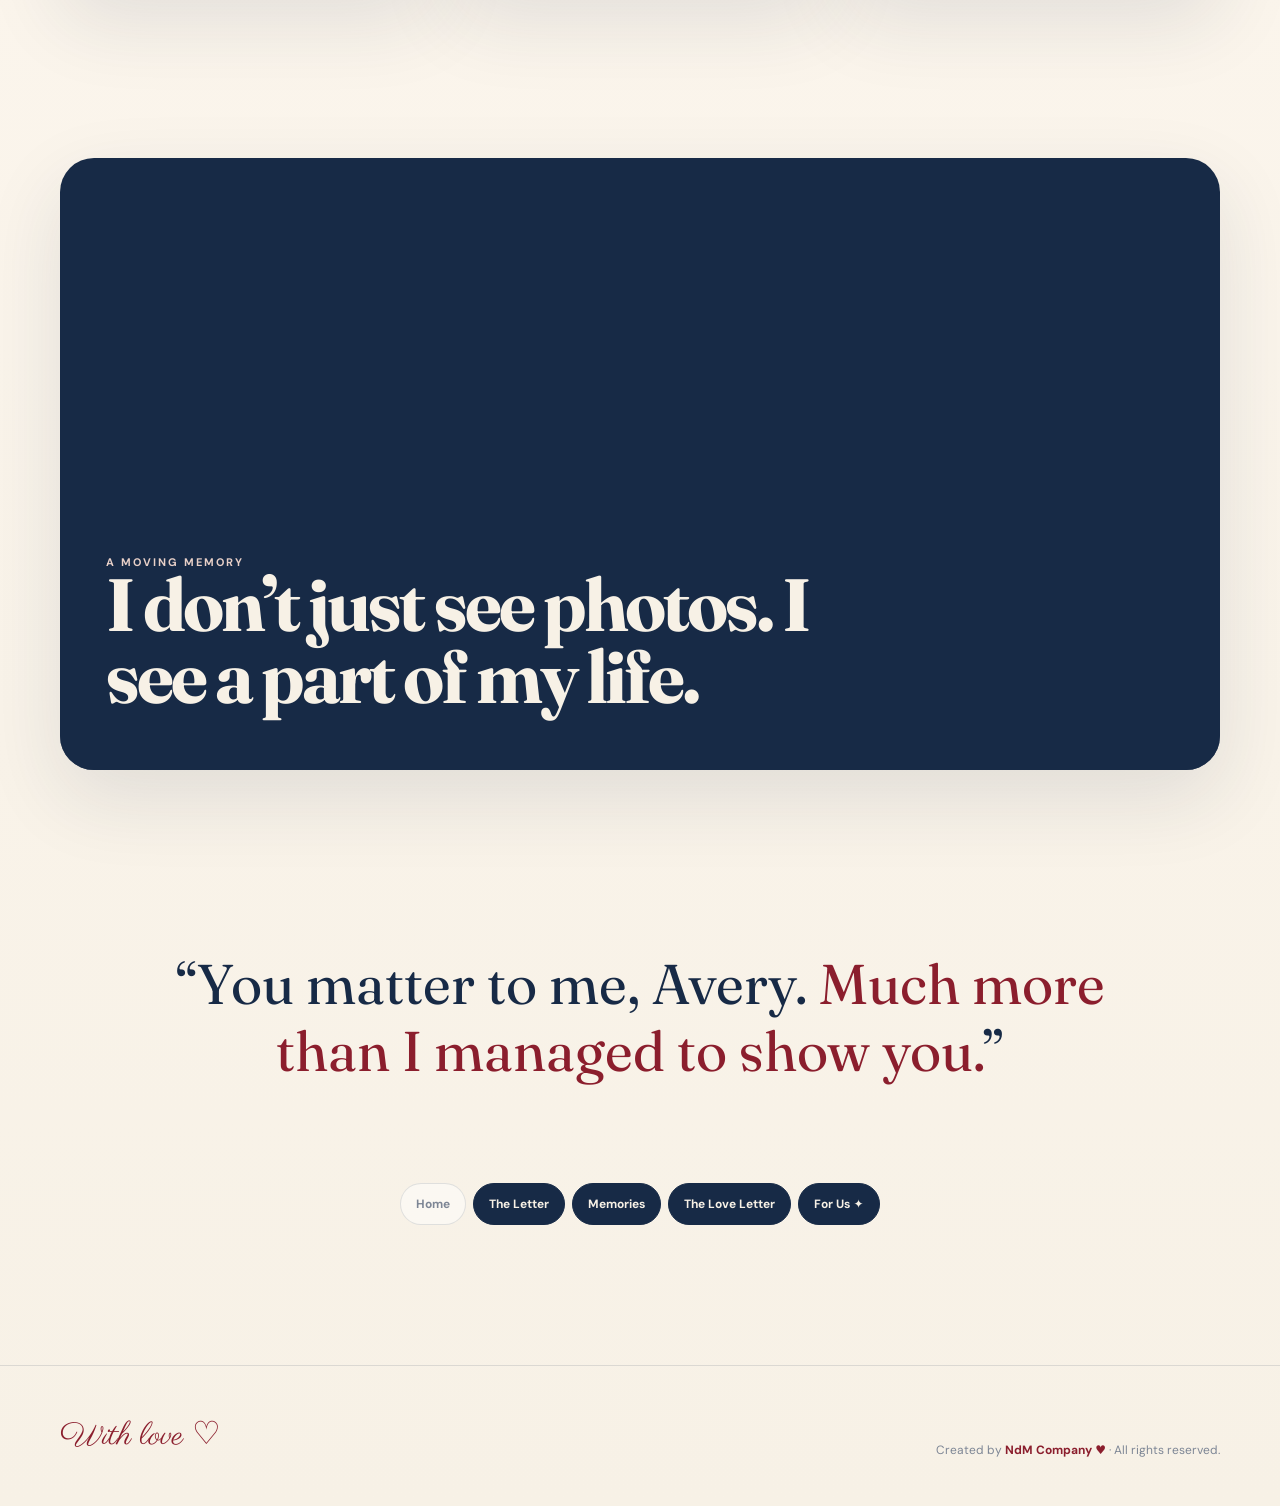
==== commit 8d030725: "Add files via upload" ====
--- a/index.html
+++ b/index.html
@@ -10,7 +10,9 @@
 </head><body>
 <div class="progress"></div>
 <div class="sky"><span class="star s1">✦</span><span class="star s2">✧</span><span class="star s3">✦</span><span class="heart h1">♡</span><span class="heart h2">♡</span><span class="heart h3">♡</span></div>
-<header><div class="wrap navshell"><a class="brand" href="index.html">Avery <small>from Niki</small></a><nav class="navlinks"><a class="active" href="index.html">Home</a><a class="" href="letter.html">The Letter</a><a class="" href="memories.html">Memories</a><a class="" href="love-letter.html">The Love Letter</a><a class="" href="for-us.html">For Us ✦</a></nav><button class="menu" aria-label="Меню">☰</button></div></header>
+<header><div class="wrap navshell"><a class="brand" href="index.html">Avery <small>from Niki</small></a><nav class="navlinks"><a class="active" href="index.html">Home</a><a class="" href="letter.html">The Letter</a><a class="" href="memories.html">Memories</a><a class="" href="love-letter.html">The Love Letter</a><a class="" href="for-us.html">For Us ✦</a>
+<a href="private.html">🔒 Private</a>
+</nav><button class="menu" aria-label="Меню">☰</button></div></header>
 <main>
 <section class="wrap hero">
   <div class="hero-copy reveal"><div class="kicker">For Avery</div>
